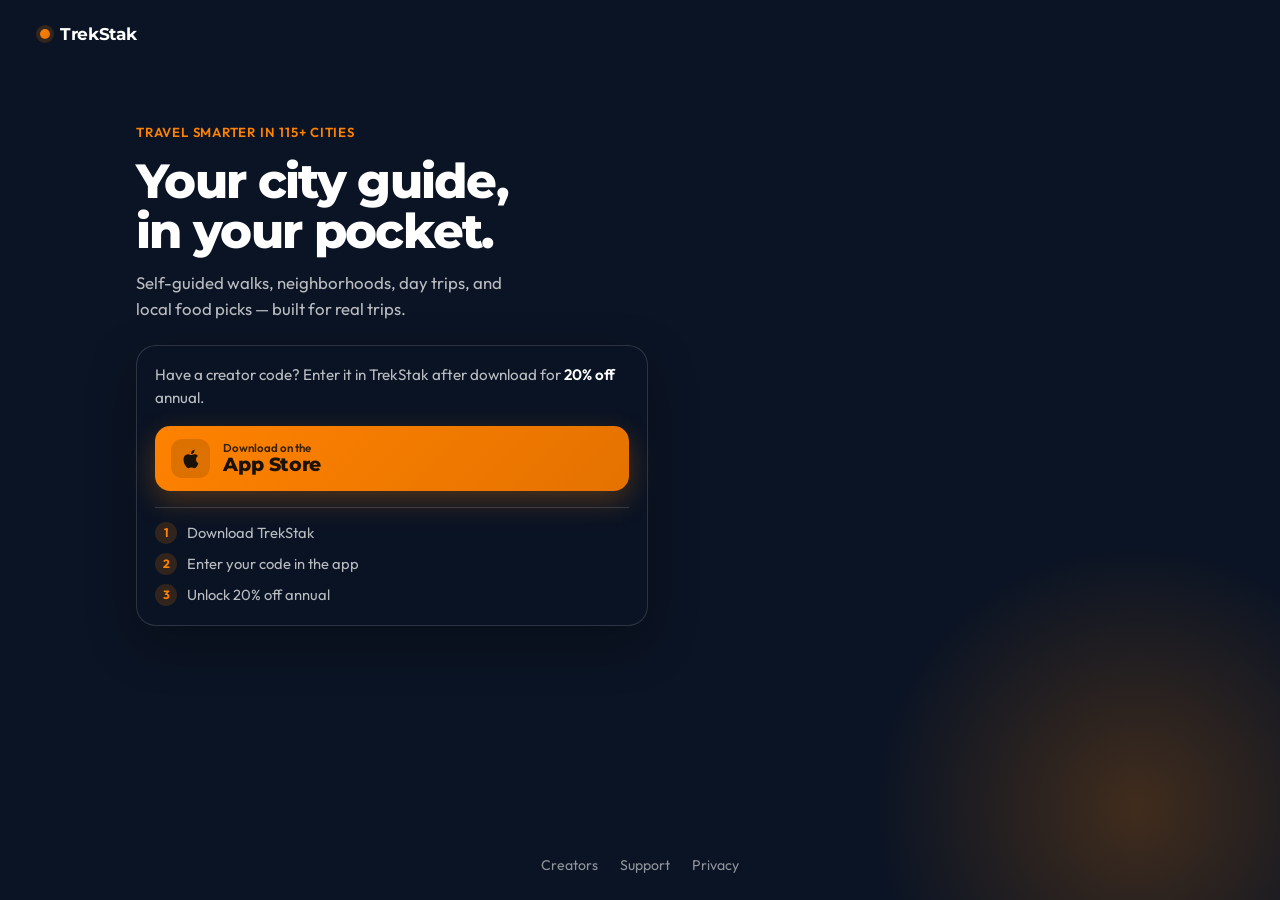
==== index.html @ 16798821 "Add files via upload" ====
<!DOCTYPE html>
<html lang="en">
<head>
  <meta charset="UTF-8" />
  <meta name="viewport" content="width=device-width, initial-scale=1" />
  <title>Get TrekStak</title>
  <meta name="description" content="Download TrekStak on iPhone. Use your creator promo code for 20% off the annual plan." />
  <meta property="og:title" content="Get TrekStak" />
  <meta property="og:description" content="City guides, self-guided walks, and travel tools — download on iPhone." />
  <meta name="theme-color" content="#0b1424" />
  <link rel="preconnect" href="https://fonts.googleapis.com" />
  <link rel="preconnect" href="https://fonts.gstatic.com" crossorigin />
  <link href="https://fonts.googleapis.com/css2?family=Montserrat:wght@600;700;800&family=Outfit:wght@400;500;600;700&display=swap" rel="stylesheet" />
  <link rel="stylesheet" href="styles.css" />
</head>
<body>
  <div class="page">
    <div class="bg" aria-hidden="true">
      <img
        src="https://images.unsplash.com/photo-1488646953014-85cb44e25828?auto=format&fit=crop&w=1600&q=80"
        alt=""
      />
      <div class="bg-shade"></div>
      <div class="bg-glow"></div>
    </div>

    <header class="top">
      <a class="brand" href="https://trekstakapp.com" rel="noopener">
        <span class="brand-mark" aria-hidden="true"></span>
        <span>TrekStak</span>
      </a>
    </header>

    <main class="hero">
      <p class="eyebrow">Travel smarter in 115+ cities</p>
      <h1>Your city guide,<br />in your pocket.</h1>
      <p class="lede">
        Self-guided walks, neighborhoods, day trips, and local food picks — built for real trips.
      </p>

      <section class="panel" aria-labelledby="code-heading">
        <div id="code-block" class="code-block is-empty" hidden>
          <p id="code-heading" class="code-label">Your creator code</p>
          <div class="code-row">
            <p class="code-value" id="code-value" aria-live="polite"></p>
            <button type="button" class="btn-copy" id="copy-code">Copy</button>
          </div>
          <p class="code-hint">
            Save <strong>20% off</strong> the annual plan — enter this code in the app after you download.
          </p>
        </div>

        <div id="no-code-block" class="no-code">
          <p>Have a creator code? Enter it in TrekStak after download for <strong>20% off</strong> annual.</p>
        </div>

        <a
          class="btn-store"
          id="app-store-link"
          href="https://apps.apple.com/app/trekstak/id6758947030"
          rel="noopener noreferrer"
        >
          <span class="btn-store-icon" aria-hidden="true">
            <svg viewBox="0 0 24 24" width="22" height="22" fill="currentColor">
              <path d="M18.71 19.5c-.83 1.24-1.71 2.45-3.05 2.47-1.34.03-1.77-.79-3.29-.79-1.53 0-2 .77-3.27.82-1.31.05-2.3-1.32-3.14-2.53C4.25 17 2.94 12.45 4.7 9.39c.87-1.52 2.43-2.48 4.12-2.51 1.28-.02 2.5.87 3.29.87.78 0 2.26-1.07 3.81-.91.65.03 2.47.26 3.64 1.98-.09.06-2.17 1.28-2.15 3.81.03 3.02 2.65 4.03 2.68 4.04-.03.07-.42 1.44-1.38 2.83M13 3.5c.73-.83 1.94-1.46 2.94-1.5.13 1.17-.34 2.35-1.04 3.19-.69.85-1.83 1.51-2.95 1.42-.15-1.15.41-2.35 1.05-3.11z"/>
            </svg>
          </span>
          <span class="btn-store-text">
            <span class="btn-store-kicker">Download on the</span>
            <span class="btn-store-name">App Store</span>
          </span>
        </a>

        <ol class="steps">
          <li><span>1</span> Download TrekStak</li>
          <li><span>2</span> Enter your code in the app</li>
          <li><span>3</span> Unlock 20% off annual</li>
        </ol>
      </section>
    </main>

    <footer class="foot">
      <a href="https://partners.trekstakapp.com">Creators</a>
      <a href="https://support.trekstakapp.com">Support</a>
      <a href="https://www.termsfeed.com/live/0ff73403-1e24-411c-8910-b9e186013780">Privacy</a>
    </footer>
  </div>

  <div class="toast" id="toast" role="status" aria-live="polite" hidden>Code copied</div>
  <script src="script.js"></script>
</body>
</html>
---- styles.css ----
:root {
  --navy: #14233f;
  --navy-deep: #0b1424;
  --ink: #ffffff;
  --muted: rgba(255, 255, 255, 0.72);
  --soft: rgba(255, 255, 255, 0.55);
  --orange: #fe8200;
  --orange-deep: #e57200;
  --line: rgba(255, 255, 255, 0.14);
  --panel: rgba(11, 20, 36, 0.72);
  --font-display: "Montserrat", system-ui, sans-serif;
  --font-body: "Outfit", system-ui, sans-serif;
  --pad: clamp(1.25rem, 5vw, 2.5rem);
  --radius: 1.25rem;
}

*,
*::before,
*::after { box-sizing: border-box; }

html, body {
  margin: 0;
  min-height: 100%;
}

body {
  font-family: var(--font-body);
  color: var(--ink);
  background: var(--navy-deep);
  line-height: 1.5;
  -webkit-font-smoothing: antialiased;
}

img { max-width: 100%; display: block; }

a {
  color: inherit;
  text-decoration: none;
}

.page {
  position: relative;
  min-height: 100svh;
  display: grid;
  grid-template-rows: auto 1fr auto;
  padding: 1rem var(--pad) 1.5rem;
  overflow: hidden;
}

.bg {
  position: absolute;
  inset: 0;
  z-index: 0;
}

.bg img {
  width: 100%;
  height: 100%;
  object-fit: cover;
  object-position: center 35%;
  transform: scale(1.04);
}

.bg-shade {
  position: absolute;
  inset: 0;
  background:
    linear-gradient(180deg, rgba(11, 20, 36, 0.55) 0%, rgba(11, 20, 36, 0.78) 48%, rgba(11, 20, 36, 0.94) 100%),
    linear-gradient(90deg, rgba(11, 20, 36, 0.55) 0%, transparent 55%);
}

.bg-glow {
  position: absolute;
  inset: auto -10% -20% auto;
  width: min(34rem, 90vw);
  height: min(34rem, 90vw);
  background: radial-gradient(circle, rgba(254, 130, 0, 0.22), transparent 68%);
  pointer-events: none;
}

.top,
.hero,
.foot {
  position: relative;
  z-index: 1;
}

.top {
  display: flex;
  align-items: center;
  justify-content: space-between;
  padding: 0.35rem 0 0.75rem;
}

.brand {
  display: inline-flex;
  align-items: center;
  gap: 0.6rem;
  font-family: var(--font-display);
  font-weight: 700;
  letter-spacing: -0.02em;
  font-size: 1.05rem;
}

.brand-mark {
  width: 0.65rem;
  height: 0.65rem;
  border-radius: 999px;
  background: linear-gradient(135deg, var(--orange), var(--orange-deep));
  box-shadow: 0 0 0 4px rgba(254, 130, 0, 0.16);
}

.hero {
  max-width: 28rem;
  margin: clamp(1.5rem, 8vh, 4rem) auto 0;
  text-align: left;
}

.eyebrow {
  margin: 0 0 0.85rem;
  font-size: 0.82rem;
  font-weight: 600;
  letter-spacing: 0.06em;
  text-transform: uppercase;
  color: var(--orange);
}

h1 {
  margin: 0 0 0.85rem;
  font-family: var(--font-display);
  font-size: clamp(2.15rem, 7vw, 3rem);
  line-height: 1.05;
  letter-spacing: -0.035em;
  font-weight: 800;
}

.lede {
  margin: 0 0 1.5rem;
  color: var(--muted);
  font-size: 1.05rem;
  max-width: 24rem;
}

.panel {
  border: 1px solid var(--line);
  background: var(--panel);
  backdrop-filter: blur(16px);
  -webkit-backdrop-filter: blur(16px);
  border-radius: var(--radius);
  padding: 1.15rem 1.15rem 1.2rem;
  box-shadow: 0 18px 50px rgba(0, 0, 0, 0.28);
}

.code-block.is-empty { display: none; }

.code-label {
  margin: 0 0 0.45rem;
  font-size: 0.78rem;
  font-weight: 600;
  letter-spacing: 0.05em;
  text-transform: uppercase;
  color: var(--soft);
}

.code-row {
  display: flex;
  align-items: center;
  gap: 0.65rem;
  margin-bottom: 0.65rem;
}

.code-value {
  margin: 0;
  flex: 1;
  font-family: var(--font-display);
  font-size: clamp(1.45rem, 5vw, 1.75rem);
  font-weight: 800;
  letter-spacing: 0.04em;
  color: var(--ink);
}

.btn-copy {
  appearance: none;
  border: 1px solid var(--line);
  background: rgba(255, 255, 255, 0.08);
  color: var(--ink);
  font-family: var(--font-body);
  font-size: 0.85rem;
  font-weight: 600;
  padding: 0.55rem 0.85rem;
  border-radius: 999px;
  cursor: pointer;
  transition: background 0.2s ease, border-color 0.2s ease;
}

.btn-copy:hover {
  background: rgba(255, 255, 255, 0.14);
  border-color: rgba(255, 255, 255, 0.28);
}

.code-hint,
.no-code p {
  margin: 0 0 1rem;
  color: var(--muted);
  font-size: 0.95rem;
}

.code-hint strong,
.no-code strong {
  color: var(--ink);
  font-weight: 600;
}

.no-code[hidden] { display: none; }

.btn-store {
  display: flex;
  align-items: center;
  gap: 0.85rem;
  width: 100%;
  padding: 0.85rem 1rem;
  border-radius: 0.95rem;
  background: linear-gradient(135deg, var(--orange), var(--orange-deep));
  color: #1a1208;
  box-shadow: 0 10px 28px rgba(254, 130, 0, 0.28);
  transition: transform 0.18s ease, filter 0.18s ease;
}

.btn-store:hover {
  transform: translateY(-1px);
  filter: brightness(1.04);
}

.btn-store-icon {
  display: grid;
  place-items: center;
  width: 2.4rem;
  height: 2.4rem;
  border-radius: 0.7rem;
  background: rgba(0, 0, 0, 0.12);
}

.btn-store-text {
  display: flex;
  flex-direction: column;
  line-height: 1.1;
}

.btn-store-kicker {
  font-size: 0.72rem;
  font-weight: 600;
  opacity: 0.85;
}

.btn-store-name {
  font-family: var(--font-display);
  font-size: 1.2rem;
  font-weight: 800;
  letter-spacing: -0.02em;
}

.steps {
  list-style: none;
  margin: 1rem 0 0;
  padding: 0.85rem 0 0;
  border-top: 1px solid var(--line);
  display: grid;
  gap: 0.55rem;
}

.steps li {
  display: flex;
  align-items: center;
  gap: 0.65rem;
  color: var(--muted);
  font-size: 0.92rem;
}

.steps span {
  display: inline-grid;
  place-items: center;
  width: 1.35rem;
  height: 1.35rem;
  border-radius: 999px;
  background: rgba(254, 130, 0, 0.16);
  color: var(--orange);
  font-size: 0.75rem;
  font-weight: 700;
}

.foot {
  display: flex;
  flex-wrap: wrap;
  gap: 1rem 1.35rem;
  justify-content: center;
  padding-top: 1.75rem;
  color: var(--soft);
  font-size: 0.88rem;
}

.foot a:hover { color: var(--orange); }

.toast {
  position: fixed;
  left: 50%;
  bottom: 1.35rem;
  transform: translateX(-50%);
  z-index: 20;
  background: rgba(255, 255, 255, 0.95);
  color: var(--navy-deep);
  font-weight: 600;
  font-size: 0.9rem;
  padding: 0.65rem 1rem;
  border-radius: 999px;
  box-shadow: 0 10px 30px rgba(0, 0, 0, 0.25);
}

.toast[hidden] { display: none; }

@media (min-width: 720px) {
  .hero {
    max-width: 32rem;
    margin-left: clamp(1rem, 8vw, 6rem);
    margin-right: auto;
  }
}
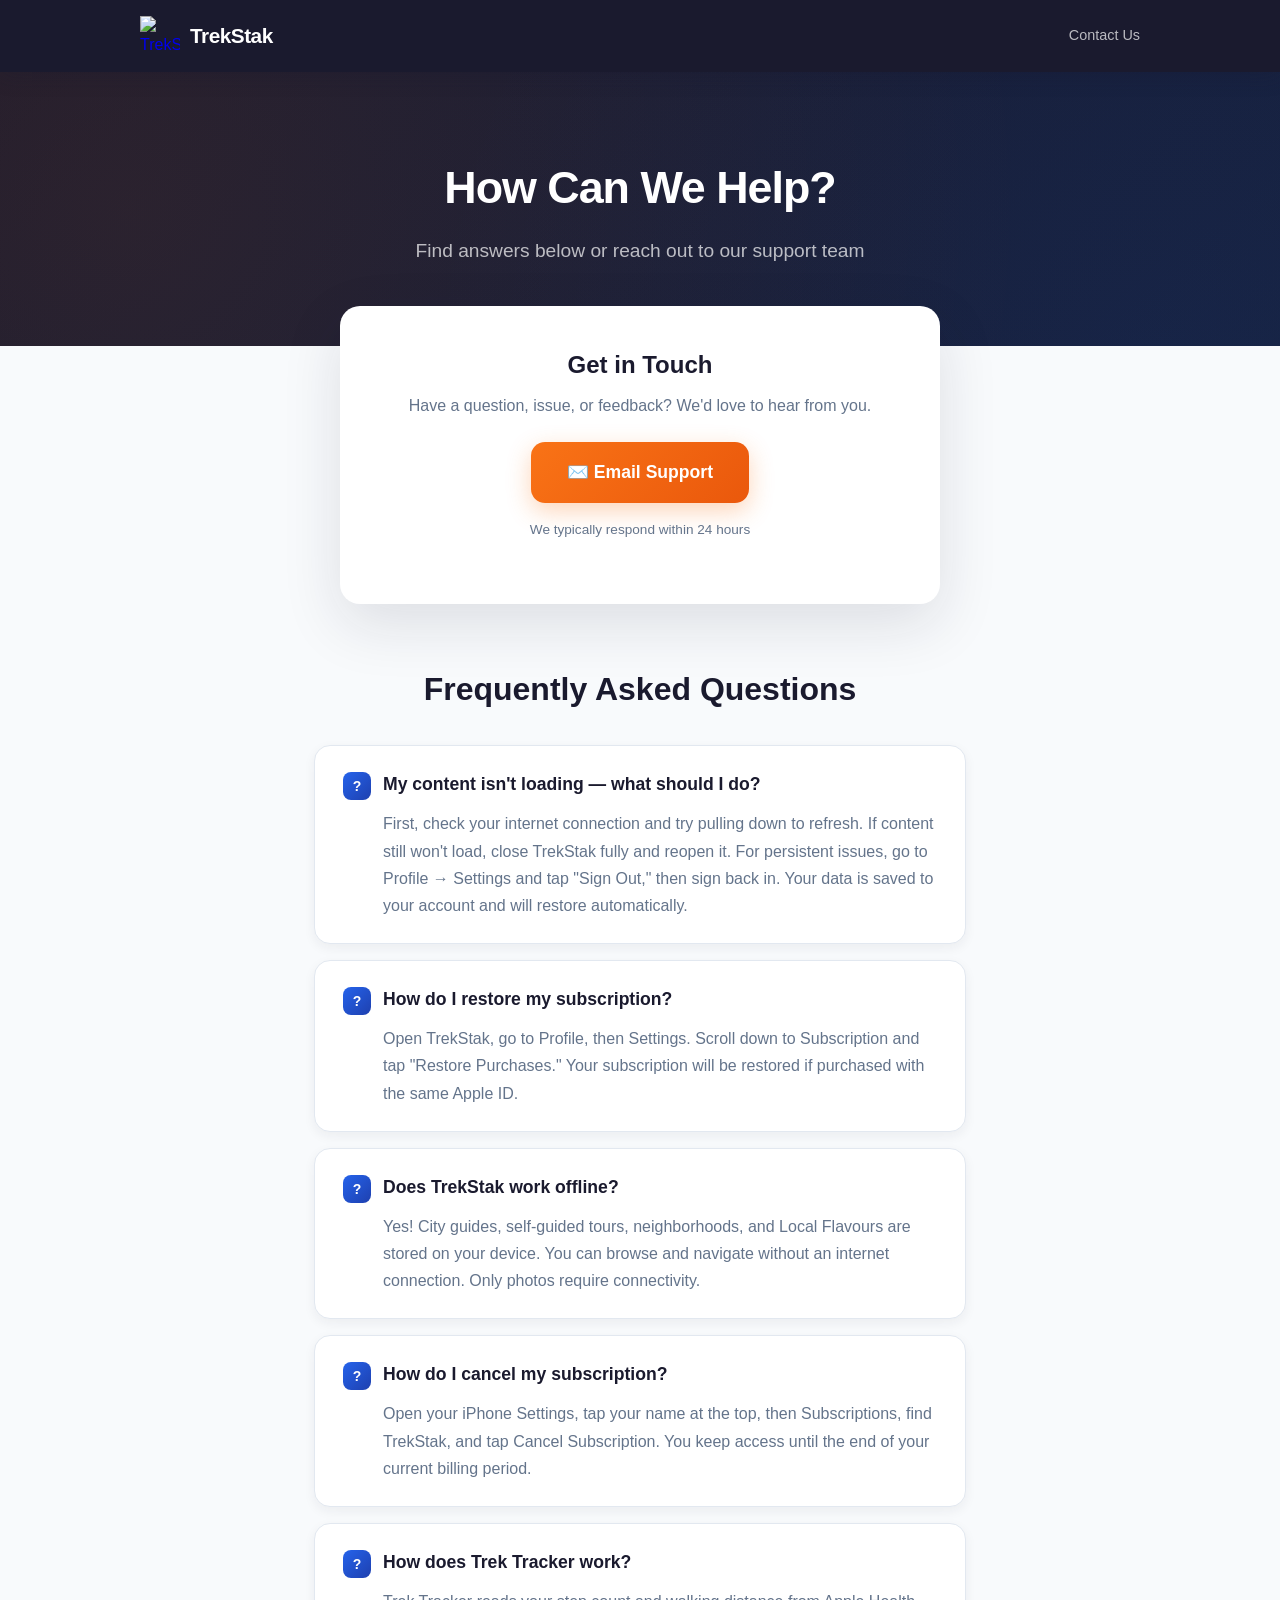
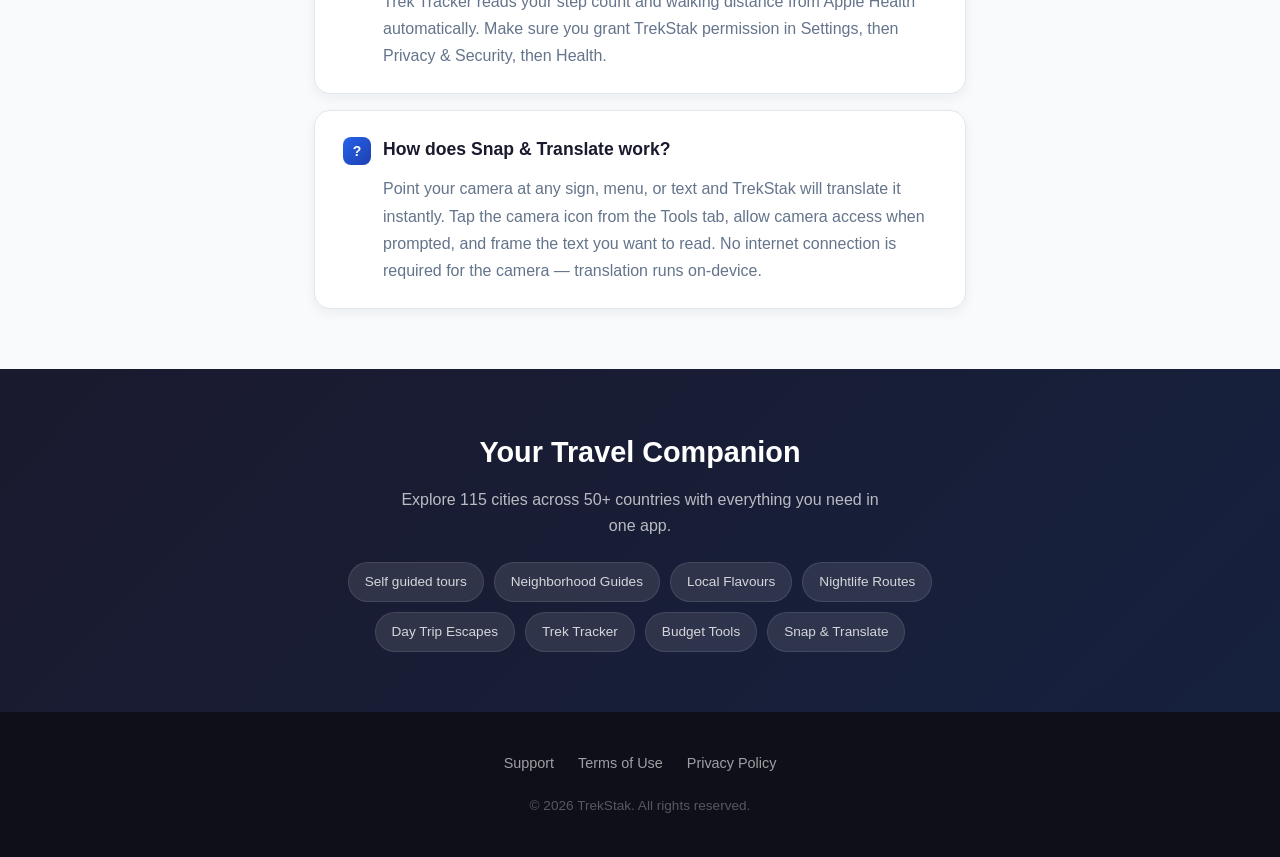
==== commit 5aeab143: "Update index.html" ====
--- a/index.html
+++ b/index.html
@@ -1,92 +1,432 @@
 <!DOCTYPE html>
 <html lang="en">
 <head>
-  <meta charset="UTF-8" />
-  <meta name="viewport" content="width=device-width, initial-scale=1" />
-  <title>Get TrekStak</title>
-  <meta name="description" content="Download TrekStak on iPhone. Use your creator promo code for 20% off the annual plan." />
-  <meta property="og:title" content="Get TrekStak" />
-  <meta property="og:description" content="City guides, self-guided walks, and travel tools — download on iPhone." />
-  <meta name="theme-color" content="#0b1424" />
-  <link rel="preconnect" href="https://fonts.googleapis.com" />
-  <link rel="preconnect" href="https://fonts.gstatic.com" crossorigin />
-  <link href="https://fonts.googleapis.com/css2?family=Montserrat:wght@600;700;800&family=Outfit:wght@400;500;600;700&display=swap" rel="stylesheet" />
-  <link rel="stylesheet" href="styles.css" />
+    <meta charset="UTF-8">
+    <meta name="viewport" content="width=device-width, initial-scale=1.0">
+    <title>TrekStak - Support</title>
+    <style>
+        * {
+            margin: 0;
+            padding: 0;
+            box-sizing: border-box;
+        }
+
+        body {
+            font-family: -apple-system, BlinkMacSystemFont, 'SF Pro Display', 'Segoe UI', Roboto, sans-serif;
+            line-height: 1.6;
+            color: #1a1a2e;
+            background: #f8fafc;
+        }
+
+        /* Navigation */
+        .nav {
+            background: #1a1a2e;
+            padding: 16px 24px;
+            position: sticky;
+            top: 0;
+            z-index: 100;
+            box-shadow: 0 2px 20px rgba(26, 26, 46, 0.3);
+        }
+
+        .nav-inner {
+            max-width: 1000px;
+            margin: 0 auto;
+            display: flex;
+            align-items: center;
+            justify-content: space-between;
+        }
+
+        .nav-logo {
+            display: flex;
+            align-items: center;
+            gap: 10px;
+            text-decoration: none;
+        }
+
+        .nav-logo-icon {
+            width: 40px;
+            height: 40px;
+            object-fit: contain;
+        }
+
+        .nav-logo-text {
+            color: white;
+            font-size: 1.3em;
+            font-weight: 700;
+            letter-spacing: -0.5px;
+        }
+
+        .nav-link {
+            color: rgba(255,255,255,0.7);
+            text-decoration: none;
+            font-size: 0.9em;
+            transition: color 0.2s;
+        }
+
+        .nav-link:hover {
+            color: #F97316;
+        }
+
+        /* Hero */
+        .hero {
+            background: linear-gradient(135deg, #1a1a2e 0%, #16213e 100%);
+            padding: 80px 24px;
+            text-align: center;
+            position: relative;
+            overflow: hidden;
+        }
+
+        .hero::before {
+            content: '';
+            position: absolute;
+            top: -50%;
+            left: -50%;
+            width: 200%;
+            height: 200%;
+            background: radial-gradient(circle at 30% 50%, rgba(249,115,22,0.08) 0%, transparent 50%),
+                        radial-gradient(circle at 70% 80%, rgba(37,99,235,0.06) 0%, transparent 40%);
+        }
+
+        .hero-content {
+            position: relative;
+            max-width: 600px;
+            margin: 0 auto;
+        }
+
+        .hero h1 {
+            font-size: 2.8em;
+            font-weight: 800;
+            color: white;
+            margin-bottom: 12px;
+            letter-spacing: -1px;
+        }
+
+        .hero p {
+            font-size: 1.2em;
+            color: rgba(255,255,255,0.7);
+        }
+
+        /* Contact Card */
+        .contact-card {
+            max-width: 600px;
+            margin: -40px auto 0;
+            position: relative;
+            z-index: 10;
+            background: white;
+            border-radius: 20px;
+            padding: 40px;
+            box-shadow: 0 20px 60px rgba(26,26,46,0.12);
+            text-align: center;
+        }
+
+        .contact-card h2 {
+            font-size: 1.5em;
+            color: #1a1a2e;
+            margin-bottom: 8px;
+        }
+
+        .contact-card p {
+            color: #64748b;
+            margin-bottom: 24px;
+        }
+
+        .email-btn {
+            display: inline-flex;
+            align-items: center;
+            gap: 10px;
+            background: linear-gradient(135deg, #F97316, #EA580C);
+            color: white;
+            padding: 16px 36px;
+            border-radius: 14px;
+            text-decoration: none;
+            font-weight: 700;
+            font-size: 1.1em;
+            transition: transform 0.2s, box-shadow 0.2s;
+            box-shadow: 0 8px 24px rgba(249,115,22,0.3);
+        }
+
+        .email-btn:hover {
+            transform: translateY(-2px);
+            box-shadow: 0 12px 32px rgba(249,115,22,0.4);
+        }
+
+        .response-note {
+            margin-top: 16px;
+            font-size: 0.85em;
+            color: #94a3b8;
+        }
+
+        /* FAQ Section */
+        .faq-section {
+            max-width: 700px;
+            margin: 60px auto;
+            padding: 0 24px;
+        }
+
+        .faq-section h2 {
+            font-size: 2em;
+            font-weight: 700;
+            color: #1a1a2e;
+            margin-bottom: 30px;
+            text-align: center;
+        }
+
+        .faq-item {
+            background: white;
+            border-radius: 16px;
+            padding: 24px 28px;
+            margin-bottom: 16px;
+            box-shadow: 0 4px 12px rgba(26,26,46,0.06);
+            border: 1px solid #e2e8f0;
+            transition: transform 0.2s, box-shadow 0.2s;
+        }
+
+        .faq-item:hover {
+            transform: translateY(-2px);
+            box-shadow: 0 8px 24px rgba(26,26,46,0.1);
+        }
+
+        .faq-item h3 {
+            font-size: 1.1em;
+            color: #1a1a2e;
+            margin-bottom: 10px;
+            display: flex;
+            align-items: flex-start;
+            gap: 12px;
+        }
+
+        .faq-icon {
+            flex-shrink: 0;
+            width: 28px;
+            height: 28px;
+            background: linear-gradient(135deg, #2563EB, #1E40AF);
+            border-radius: 8px;
+            display: flex;
+            align-items: center;
+            justify-content: center;
+            color: white;
+            font-size: 14px;
+            margin-top: 2px;
+        }
+
+        .faq-item p {
+            color: #64748b;
+            padding-left: 40px;
+            line-height: 1.7;
+        }
+
+        /* App Features Banner */
+        .features-banner {
+            background: linear-gradient(135deg, #1a1a2e 0%, #16213e 100%);
+            padding: 60px 24px;
+            text-align: center;
+            margin-top: 40px;
+        }
+
+        .features-banner h2 {
+            font-size: 1.8em;
+            color: white;
+            margin-bottom: 12px;
+        }
+
+        .features-banner p {
+            color: rgba(255,255,255,0.7);
+            max-width: 500px;
+            margin: 0 auto 24px;
+        }
+
+        .feature-pills {
+            display: flex;
+            flex-wrap: wrap;
+            justify-content: center;
+            gap: 10px;
+            max-width: 600px;
+            margin: 0 auto 0;
+        }
+
+        .pill {
+            background: rgba(255,255,255,0.1);
+            color: rgba(255,255,255,0.8);
+            padding: 8px 16px;
+            border-radius: 20px;
+            font-size: 0.85em;
+            border: 1px solid rgba(255,255,255,0.1);
+        }
+
+        /* Footer */
+        .footer {
+            background: #0f0f1a;
+            padding: 40px 24px;
+            text-align: center;
+        }
+
+        .footer-links {
+            display: flex;
+            justify-content: center;
+            gap: 24px;
+            margin-bottom: 20px;
+            flex-wrap: wrap;
+        }
+
+        .footer-links a {
+            color: rgba(255,255,255,0.6);
+            text-decoration: none;
+            font-size: 0.9em;
+            transition: color 0.2s;
+        }
+
+        .footer-links a:hover {
+            color: #F97316;
+        }
+
+        .footer-copyright {
+            color: rgba(255,255,255,0.3);
+            font-size: 0.85em;
+        }
+
+        /* Mobile */
+        @media (max-width: 600px) {
+            .hero {
+                padding: 60px 20px;
+            }
+
+            .hero h1 {
+                font-size: 2.2em;
+            }
+
+            .contact-card {
+                margin: -30px 16px 0;
+                padding: 30px 24px;
+            }
+
+            .faq-section h2 {
+                font-size: 1.6em;
+            }
+
+            .faq-item {
+                padding: 20px;
+            }
+
+            .faq-item p {
+                padding-left: 0;
+            }
+
+            .feature-pills {
+                gap: 8px;
+            }
+        }
+    </style>
 </head>
 <body>
-  <div class="page">
-    <div class="bg" aria-hidden="true">
-      <img
-        src="https://images.unsplash.com/photo-1488646953014-85cb44e25828?auto=format&fit=crop&w=1600&q=80"
-        alt=""
-      />
-      <div class="bg-shade"></div>
-      <div class="bg-glow"></div>
+
+    <!-- Navigation -->
+    <nav class="nav">
+        <div class="nav-inner">
+            <a href="#" class="nav-logo">
+                <img src="t-asset-logo.png" alt="TrekStak" class="nav-logo-icon">
+                <span class="nav-logo-text">TrekStak</span>
+            </a>
+            <a href="mailto:support@trekstakapp.com" class="nav-link">Contact Us</a>
+        </div>
+    </nav>
+
+    <!-- Hero -->
+    <section class="hero">
+        <div class="hero-content">
+            <h1>How Can We Help?</h1>
+            <p>Find answers below or reach out to our support team</p>
+        </div>
+    </section>
+
+    <!-- Contact Card -->
+    <div class="contact-card">
+        <h2>Get in Touch</h2>
+        <p>Have a question, issue, or feedback? We'd love to hear from you.</p>
+        <a href="mailto:support@trekstakapp.com" class="email-btn">
+            ✉️ Email Support
+        </a>
+        <p class="response-note">We typically respond within 24 hours</p>
     </div>
 
-    <header class="top">
-      <a class="brand" href="https://trekstakapp.com" rel="noopener">
-        <span class="brand-mark" aria-hidden="true"></span>
-        <span>TrekStak</span>
-      </a>
-    </header>
-
-    <main class="hero">
-      <p class="eyebrow">Travel smarter in 115+ cities</p>
-      <h1>Your city guide,<br />in your pocket.</h1>
-      <p class="lede">
-        Self-guided walks, neighborhoods, day trips, and local food picks — built for real trips.
-      </p>
-
-      <section class="panel" aria-labelledby="code-heading">
-        <div id="code-block" class="code-block is-empty" hidden>
-          <p id="code-heading" class="code-label">Your creator code</p>
-          <div class="code-row">
-            <p class="code-value" id="code-value" aria-live="polite"></p>
-            <button type="button" class="btn-copy" id="copy-code">Copy</button>
-          </div>
-          <p class="code-hint">
-            Save <strong>20% off</strong> the annual plan — enter this code in the app after you download.
-          </p>
-        </div>
-
-        <div id="no-code-block" class="no-code">
-          <p>Have a creator code? Enter it in TrekStak after download for <strong>20% off</strong> annual.</p>
-        </div>
-
-        <a
-          class="btn-store"
-          id="app-store-link"
-          href="https://apps.apple.com/app/trekstak/id6758947030"
-          rel="noopener noreferrer"
-        >
-          <span class="btn-store-icon" aria-hidden="true">
-            <svg viewBox="0 0 24 24" width="22" height="22" fill="currentColor">
-              <path d="M18.71 19.5c-.83 1.24-1.71 2.45-3.05 2.47-1.34.03-1.77-.79-3.29-.79-1.53 0-2 .77-3.27.82-1.31.05-2.3-1.32-3.14-2.53C4.25 17 2.94 12.45 4.7 9.39c.87-1.52 2.43-2.48 4.12-2.51 1.28-.02 2.5.87 3.29.87.78 0 2.26-1.07 3.81-.91.65.03 2.47.26 3.64 1.98-.09.06-2.17 1.28-2.15 3.81.03 3.02 2.65 4.03 2.68 4.04-.03.07-.42 1.44-1.38 2.83M13 3.5c.73-.83 1.94-1.46 2.94-1.5.13 1.17-.34 2.35-1.04 3.19-.69.85-1.83 1.51-2.95 1.42-.15-1.15.41-2.35 1.05-3.11z"/>
-            </svg>
-          </span>
-          <span class="btn-store-text">
-            <span class="btn-store-kicker">Download on the</span>
-            <span class="btn-store-name">App Store</span>
-          </span>
-        </a>
-
-        <ol class="steps">
-          <li><span>1</span> Download TrekStak</li>
-          <li><span>2</span> Enter your code in the app</li>
-          <li><span>3</span> Unlock 20% off annual</li>
-        </ol>
-      </section>
-    </main>
-
-    <footer class="foot">
-      <a href="https://partners.trekstakapp.com">Creators</a>
-      <a href="https://support.trekstakapp.com">Support</a>
-      <a href="https://www.termsfeed.com/live/0ff73403-1e24-411c-8910-b9e186013780">Privacy</a>
+    <!-- FAQ Section -->
+    <section class="faq-section">
+        <h2>Frequently Asked Questions</h2>
+
+        <div class="faq-item">
+            <h3>
+                <span class="faq-icon">?</span>
+                My content isn't loading — what should I do?
+            </h3>
+            <p>First, check your internet connection and try pulling down to refresh. If content still won't load, close TrekStak fully and reopen it. For persistent issues, go to Profile → Settings and tap "Sign Out," then sign back in. Your data is saved to your account and will restore automatically.</p>
+        </div>
+
+        <div class="faq-item">
+            <h3>
+                <span class="faq-icon">?</span>
+                How do I restore my subscription?
+            </h3>
+            <p>Open TrekStak, go to Profile, then Settings. Scroll down to Subscription and tap "Restore Purchases." Your subscription will be restored if purchased with the same Apple ID.</p>
+        </div>
+
+        <div class="faq-item">
+            <h3>
+                <span class="faq-icon">?</span>
+                Does TrekStak work offline?
+            </h3>
+            <p>Yes! City guides, self-guided tours, neighborhoods, and Local Flavours are stored on your device. You can browse and navigate without an internet connection. Only photos require connectivity.</p>
+        </div>
+
+        <div class="faq-item">
+            <h3>
+                <span class="faq-icon">?</span>
+                How do I cancel my subscription?
+            </h3>
+            <p>Open your iPhone Settings, tap your name at the top, then Subscriptions, find TrekStak, and tap Cancel Subscription. You keep access until the end of your current billing period.</p>
+        </div>
+
+        <div class="faq-item">
+            <h3>
+                <span class="faq-icon">?</span>
+                How does Trek Tracker work?
+            </h3>
+            <p>Trek Tracker reads your step count and walking distance from Apple Health automatically. Make sure you grant TrekStak permission in Settings, then Privacy & Security, then Health.</p>
+        </div>
+
+        <div class="faq-item">
+            <h3>
+                <span class="faq-icon">?</span>
+                How does Snap &amp; Translate work?
+            </h3>
+            <p>Point your camera at any sign, menu, or text and TrekStak will translate it instantly. Tap the camera icon from the Tools tab, allow camera access when prompted, and frame the text you want to read. No internet connection is required for the camera — translation runs on-device.</p>
+        </div>
+    </section>
+
+    <!-- Features Banner -->
+    <section class="features-banner">
+        <h2>Your Travel Companion</h2>
+        <p>Explore 115 cities across 50+ countries with everything you need in one app.</p>
+
+        <div class="feature-pills">
+            <span class="pill">Self guided tours</span>
+            <span class="pill">Neighborhood Guides</span>
+            <span class="pill">Local Flavours</span>
+            <span class="pill">Nightlife Routes</span>
+            <span class="pill">Day Trip Escapes</span>
+            <span class="pill">Trek Tracker</span>
+            <span class="pill">Budget Tools</span>
+            <span class="pill">Snap & Translate</span>
+        </div>
+    </section>
+
+    <!-- Footer -->
+    <footer class="footer">
+        <div class="footer-links">
+            <a href="mailto:support@trekstakapp.com">Support</a>
+            <a href="https://www.termsfeed.com/live/c3679434-85c0-40c0-ac9e-b24070ecd299">Terms of Use</a>
+            <a href="https://www.termsfeed.com/live/0ff73403-1e24-411c-8910-b9e186013780">Privacy Policy</a>
+        </div>
+        <p class="footer-copyright">&copy; 2026 TrekStak. All rights reserved.</p>
     </footer>
-  </div>
-
-  <div class="toast" id="toast" role="status" aria-live="polite" hidden>Code copied</div>
-  <script src="script.js"></script>
+
 </body>
 </html>
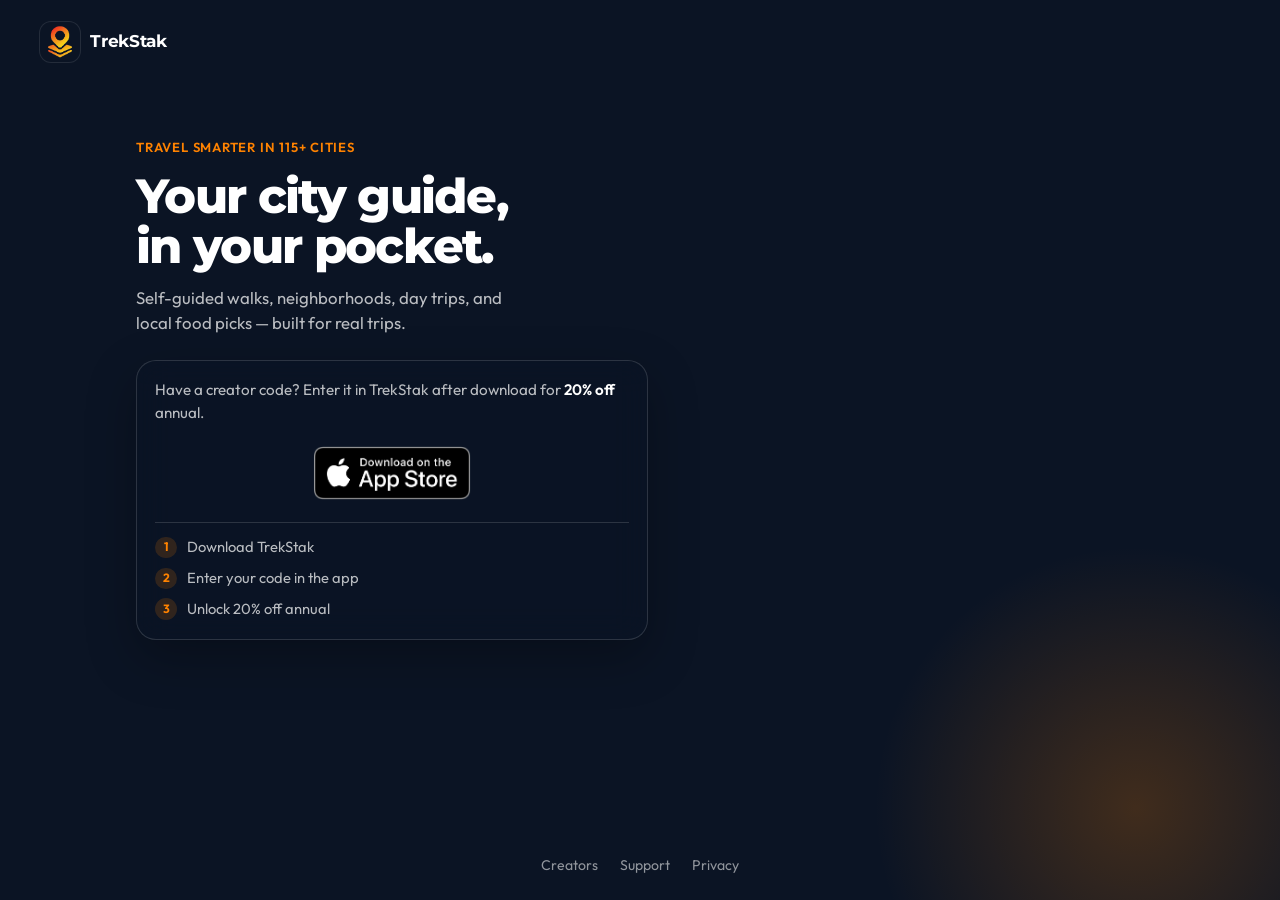
==== commit 035002b9: "Add files via upload" ====
--- a/index.html
+++ b/index.html
@@ -1,432 +1,90 @@
 <!DOCTYPE html>
 <html lang="en">
 <head>
-    <meta charset="UTF-8">
-    <meta name="viewport" content="width=device-width, initial-scale=1.0">
-    <title>TrekStak - Support</title>
-    <style>
-        * {
-            margin: 0;
-            padding: 0;
-            box-sizing: border-box;
-        }
-
-        body {
-            font-family: -apple-system, BlinkMacSystemFont, 'SF Pro Display', 'Segoe UI', Roboto, sans-serif;
-            line-height: 1.6;
-            color: #1a1a2e;
-            background: #f8fafc;
-        }
-
-        /* Navigation */
-        .nav {
-            background: #1a1a2e;
-            padding: 16px 24px;
-            position: sticky;
-            top: 0;
-            z-index: 100;
-            box-shadow: 0 2px 20px rgba(26, 26, 46, 0.3);
-        }
-
-        .nav-inner {
-            max-width: 1000px;
-            margin: 0 auto;
-            display: flex;
-            align-items: center;
-            justify-content: space-between;
-        }
-
-        .nav-logo {
-            display: flex;
-            align-items: center;
-            gap: 10px;
-            text-decoration: none;
-        }
-
-        .nav-logo-icon {
-            width: 40px;
-            height: 40px;
-            object-fit: contain;
-        }
-
-        .nav-logo-text {
-            color: white;
-            font-size: 1.3em;
-            font-weight: 700;
-            letter-spacing: -0.5px;
-        }
-
-        .nav-link {
-            color: rgba(255,255,255,0.7);
-            text-decoration: none;
-            font-size: 0.9em;
-            transition: color 0.2s;
-        }
-
-        .nav-link:hover {
-            color: #F97316;
-        }
-
-        /* Hero */
-        .hero {
-            background: linear-gradient(135deg, #1a1a2e 0%, #16213e 100%);
-            padding: 80px 24px;
-            text-align: center;
-            position: relative;
-            overflow: hidden;
-        }
-
-        .hero::before {
-            content: '';
-            position: absolute;
-            top: -50%;
-            left: -50%;
-            width: 200%;
-            height: 200%;
-            background: radial-gradient(circle at 30% 50%, rgba(249,115,22,0.08) 0%, transparent 50%),
-                        radial-gradient(circle at 70% 80%, rgba(37,99,235,0.06) 0%, transparent 40%);
-        }
-
-        .hero-content {
-            position: relative;
-            max-width: 600px;
-            margin: 0 auto;
-        }
-
-        .hero h1 {
-            font-size: 2.8em;
-            font-weight: 800;
-            color: white;
-            margin-bottom: 12px;
-            letter-spacing: -1px;
-        }
-
-        .hero p {
-            font-size: 1.2em;
-            color: rgba(255,255,255,0.7);
-        }
-
-        /* Contact Card */
-        .contact-card {
-            max-width: 600px;
-            margin: -40px auto 0;
-            position: relative;
-            z-index: 10;
-            background: white;
-            border-radius: 20px;
-            padding: 40px;
-            box-shadow: 0 20px 60px rgba(26,26,46,0.12);
-            text-align: center;
-        }
-
-        .contact-card h2 {
-            font-size: 1.5em;
-            color: #1a1a2e;
-            margin-bottom: 8px;
-        }
-
-        .contact-card p {
-            color: #64748b;
-            margin-bottom: 24px;
-        }
-
-        .email-btn {
-            display: inline-flex;
-            align-items: center;
-            gap: 10px;
-            background: linear-gradient(135deg, #F97316, #EA580C);
-            color: white;
-            padding: 16px 36px;
-            border-radius: 14px;
-            text-decoration: none;
-            font-weight: 700;
-            font-size: 1.1em;
-            transition: transform 0.2s, box-shadow 0.2s;
-            box-shadow: 0 8px 24px rgba(249,115,22,0.3);
-        }
-
-        .email-btn:hover {
-            transform: translateY(-2px);
-            box-shadow: 0 12px 32px rgba(249,115,22,0.4);
-        }
-
-        .response-note {
-            margin-top: 16px;
-            font-size: 0.85em;
-            color: #94a3b8;
-        }
-
-        /* FAQ Section */
-        .faq-section {
-            max-width: 700px;
-            margin: 60px auto;
-            padding: 0 24px;
-        }
-
-        .faq-section h2 {
-            font-size: 2em;
-            font-weight: 700;
-            color: #1a1a2e;
-            margin-bottom: 30px;
-            text-align: center;
-        }
-
-        .faq-item {
-            background: white;
-            border-radius: 16px;
-            padding: 24px 28px;
-            margin-bottom: 16px;
-            box-shadow: 0 4px 12px rgba(26,26,46,0.06);
-            border: 1px solid #e2e8f0;
-            transition: transform 0.2s, box-shadow 0.2s;
-        }
-
-        .faq-item:hover {
-            transform: translateY(-2px);
-            box-shadow: 0 8px 24px rgba(26,26,46,0.1);
-        }
-
-        .faq-item h3 {
-            font-size: 1.1em;
-            color: #1a1a2e;
-            margin-bottom: 10px;
-            display: flex;
-            align-items: flex-start;
-            gap: 12px;
-        }
-
-        .faq-icon {
-            flex-shrink: 0;
-            width: 28px;
-            height: 28px;
-            background: linear-gradient(135deg, #2563EB, #1E40AF);
-            border-radius: 8px;
-            display: flex;
-            align-items: center;
-            justify-content: center;
-            color: white;
-            font-size: 14px;
-            margin-top: 2px;
-        }
-
-        .faq-item p {
-            color: #64748b;
-            padding-left: 40px;
-            line-height: 1.7;
-        }
-
-        /* App Features Banner */
-        .features-banner {
-            background: linear-gradient(135deg, #1a1a2e 0%, #16213e 100%);
-            padding: 60px 24px;
-            text-align: center;
-            margin-top: 40px;
-        }
-
-        .features-banner h2 {
-            font-size: 1.8em;
-            color: white;
-            margin-bottom: 12px;
-        }
-
-        .features-banner p {
-            color: rgba(255,255,255,0.7);
-            max-width: 500px;
-            margin: 0 auto 24px;
-        }
-
-        .feature-pills {
-            display: flex;
-            flex-wrap: wrap;
-            justify-content: center;
-            gap: 10px;
-            max-width: 600px;
-            margin: 0 auto 0;
-        }
-
-        .pill {
-            background: rgba(255,255,255,0.1);
-            color: rgba(255,255,255,0.8);
-            padding: 8px 16px;
-            border-radius: 20px;
-            font-size: 0.85em;
-            border: 1px solid rgba(255,255,255,0.1);
-        }
-
-        /* Footer */
-        .footer {
-            background: #0f0f1a;
-            padding: 40px 24px;
-            text-align: center;
-        }
-
-        .footer-links {
-            display: flex;
-            justify-content: center;
-            gap: 24px;
-            margin-bottom: 20px;
-            flex-wrap: wrap;
-        }
-
-        .footer-links a {
-            color: rgba(255,255,255,0.6);
-            text-decoration: none;
-            font-size: 0.9em;
-            transition: color 0.2s;
-        }
-
-        .footer-links a:hover {
-            color: #F97316;
-        }
-
-        .footer-copyright {
-            color: rgba(255,255,255,0.3);
-            font-size: 0.85em;
-        }
-
-        /* Mobile */
-        @media (max-width: 600px) {
-            .hero {
-                padding: 60px 20px;
-            }
-
-            .hero h1 {
-                font-size: 2.2em;
-            }
-
-            .contact-card {
-                margin: -30px 16px 0;
-                padding: 30px 24px;
-            }
-
-            .faq-section h2 {
-                font-size: 1.6em;
-            }
-
-            .faq-item {
-                padding: 20px;
-            }
-
-            .faq-item p {
-                padding-left: 0;
-            }
-
-            .feature-pills {
-                gap: 8px;
-            }
-        }
-    </style>
+  <meta charset="UTF-8" />
+  <meta name="viewport" content="width=device-width, initial-scale=1" />
+  <title>Get TrekStak</title>
+  <meta name="description" content="Download TrekStak on iPhone. Use your creator promo code for 20% off the annual plan." />
+  <meta property="og:title" content="Get TrekStak" />
+  <meta property="og:description" content="City guides, self-guided walks, and travel tools — download on iPhone." />
+  <meta name="theme-color" content="#0b1424" />
+  <link rel="preconnect" href="https://fonts.googleapis.com" />
+  <link rel="preconnect" href="https://fonts.gstatic.com" crossorigin />
+  <link href="https://fonts.googleapis.com/css2?family=Montserrat:wght@600;700;800&family=Outfit:wght@400;500;600;700&display=swap" rel="stylesheet" />
+  <link rel="stylesheet" href="styles.css" />
 </head>
 <body>
-
-    <!-- Navigation -->
-    <nav class="nav">
-        <div class="nav-inner">
-            <a href="#" class="nav-logo">
-                <img src="t-asset-logo.png" alt="TrekStak" class="nav-logo-icon">
-                <span class="nav-logo-text">TrekStak</span>
-            </a>
-            <a href="mailto:support@trekstakapp.com" class="nav-link">Contact Us</a>
-        </div>
-    </nav>
-
-    <!-- Hero -->
-    <section class="hero">
-        <div class="hero-content">
-            <h1>How Can We Help?</h1>
-            <p>Find answers below or reach out to our support team</p>
-        </div>
-    </section>
-
-    <!-- Contact Card -->
-    <div class="contact-card">
-        <h2>Get in Touch</h2>
-        <p>Have a question, issue, or feedback? We'd love to hear from you.</p>
-        <a href="mailto:support@trekstakapp.com" class="email-btn">
-            ✉️ Email Support
-        </a>
-        <p class="response-note">We typically respond within 24 hours</p>
+  <div class="page">
+    <div class="bg" aria-hidden="true">
+      <img
+        src="https://images.unsplash.com/photo-1488646953014-85cb44e25828?auto=format&fit=crop&w=1600&q=80"
+        alt=""
+      />
+      <div class="bg-shade"></div>
+      <div class="bg-glow"></div>
     </div>
 
-    <!-- FAQ Section -->
-    <section class="faq-section">
-        <h2>Frequently Asked Questions</h2>
+    <header class="top">
+      <a class="brand" href="https://trekstakapp.com" rel="noopener">
+        <img class="brand-logo" src="finallogo%20.png" width="40" height="40" alt="" />
+        <span>TrekStak</span>
+      </a>
+    </header>
 
-        <div class="faq-item">
-            <h3>
-                <span class="faq-icon">?</span>
-                My content isn't loading — what should I do?
-            </h3>
-            <p>First, check your internet connection and try pulling down to refresh. If content still won't load, close TrekStak fully and reopen it. For persistent issues, go to Profile → Settings and tap "Sign Out," then sign back in. Your data is saved to your account and will restore automatically.</p>
+    <main class="hero">
+      <p class="eyebrow">Travel smarter in 115+ cities</p>
+      <h1>Your city guide,<br />in your pocket.</h1>
+      <p class="lede">
+        Self-guided walks, neighborhoods, day trips, and local food picks — built for real trips.
+      </p>
+
+      <section class="panel" aria-labelledby="code-heading">
+        <div id="code-block" class="code-block is-empty" hidden>
+          <p id="code-heading" class="code-label">Your creator code</p>
+          <div class="code-row">
+            <p class="code-value" id="code-value" aria-live="polite"></p>
+            <button type="button" class="btn-copy" id="copy-code">Copy</button>
+          </div>
+          <p class="code-hint">
+            Save <strong>20% off</strong> the annual plan — enter this code in the app after you download.
+          </p>
         </div>
 
-        <div class="faq-item">
-            <h3>
-                <span class="faq-icon">?</span>
-                How do I restore my subscription?
-            </h3>
-            <p>Open TrekStak, go to Profile, then Settings. Scroll down to Subscription and tap "Restore Purchases." Your subscription will be restored if purchased with the same Apple ID.</p>
+        <div id="no-code-block" class="no-code">
+          <p>Have a creator code? Enter it in TrekStak after download for <strong>20% off</strong> annual.</p>
         </div>
 
-        <div class="faq-item">
-            <h3>
-                <span class="faq-icon">?</span>
-                Does TrekStak work offline?
-            </h3>
-            <p>Yes! City guides, self-guided tours, neighborhoods, and Local Flavours are stored on your device. You can browse and navigate without an internet connection. Only photos require connectivity.</p>
-        </div>
+        <a
+          class="btn-store"
+          id="app-store-link"
+          href="https://apps.apple.com/app/trekstak/id6758947030"
+          rel="noopener noreferrer"
+        >
+          <img
+            class="app-store-badge"
+            src="apple-badge-black.png"
+            width="158"
+            height="54"
+            alt="Download on the App Store"
+          />
+        </a>
 
-        <div class="faq-item">
-            <h3>
-                <span class="faq-icon">?</span>
-                How do I cancel my subscription?
-            </h3>
-            <p>Open your iPhone Settings, tap your name at the top, then Subscriptions, find TrekStak, and tap Cancel Subscription. You keep access until the end of your current billing period.</p>
-        </div>
+        <ol class="steps">
+          <li><span>1</span> Download TrekStak</li>
+          <li><span>2</span> Enter your code in the app</li>
+          <li><span>3</span> Unlock 20% off annual</li>
+        </ol>
+      </section>
+    </main>
 
-        <div class="faq-item">
-            <h3>
-                <span class="faq-icon">?</span>
-                How does Trek Tracker work?
-            </h3>
-            <p>Trek Tracker reads your step count and walking distance from Apple Health automatically. Make sure you grant TrekStak permission in Settings, then Privacy & Security, then Health.</p>
-        </div>
+    <footer class="foot">
+      <a href="https://partners.trekstakapp.com">Creators</a>
+      <a href="https://support.trekstakapp.com">Support</a>
+      <a href="https://www.termsfeed.com/live/0ff73403-1e24-411c-8910-b9e186013780">Privacy</a>
+    </footer>
+  </div>
 
-        <div class="faq-item">
-            <h3>
-                <span class="faq-icon">?</span>
-                How does Snap &amp; Translate work?
-            </h3>
-            <p>Point your camera at any sign, menu, or text and TrekStak will translate it instantly. Tap the camera icon from the Tools tab, allow camera access when prompted, and frame the text you want to read. No internet connection is required for the camera — translation runs on-device.</p>
-        </div>
-    </section>
-
-    <!-- Features Banner -->
-    <section class="features-banner">
-        <h2>Your Travel Companion</h2>
-        <p>Explore 115 cities across 50+ countries with everything you need in one app.</p>
-
-        <div class="feature-pills">
-            <span class="pill">Self guided tours</span>
-            <span class="pill">Neighborhood Guides</span>
-            <span class="pill">Local Flavours</span>
-            <span class="pill">Nightlife Routes</span>
-            <span class="pill">Day Trip Escapes</span>
-            <span class="pill">Trek Tracker</span>
-            <span class="pill">Budget Tools</span>
-            <span class="pill">Snap & Translate</span>
-        </div>
-    </section>
-
-    <!-- Footer -->
-    <footer class="footer">
-        <div class="footer-links">
-            <a href="mailto:support@trekstakapp.com">Support</a>
-            <a href="https://www.termsfeed.com/live/c3679434-85c0-40c0-ac9e-b24070ecd299">Terms of Use</a>
-            <a href="https://www.termsfeed.com/live/0ff73403-1e24-411c-8910-b9e186013780">Privacy Policy</a>
-        </div>
-        <p class="footer-copyright">&copy; 2026 TrekStak. All rights reserved.</p>
-    </footer>
-
+  <div class="toast" id="toast" role="status" aria-live="polite" hidden>Code copied</div>
+  <script src="script.js"></script>
 </body>
 </html>
--- a/styles.css
+++ b/styles.css
@@ -0,0 +1,301 @@
+:root {
+  --navy: #14233f;
+  --navy-deep: #0b1424;
+  --ink: #ffffff;
+  --muted: rgba(255, 255, 255, 0.72);
+  --soft: rgba(255, 255, 255, 0.55);
+  --orange: #fe8200;
+  --orange-deep: #e57200;
+  --line: rgba(255, 255, 255, 0.14);
+  --panel: rgba(11, 20, 36, 0.72);
+  --font-display: "Montserrat", system-ui, sans-serif;
+  --font-body: "Outfit", system-ui, sans-serif;
+  --pad: clamp(1.25rem, 5vw, 2.5rem);
+  --radius: 1.25rem;
+}
+
+*,
+*::before,
+*::after { box-sizing: border-box; }
+
+html, body {
+  margin: 0;
+  min-height: 100%;
+}
+
+body {
+  font-family: var(--font-body);
+  color: var(--ink);
+  background: var(--navy-deep);
+  line-height: 1.5;
+  -webkit-font-smoothing: antialiased;
+}
+
+img { max-width: 100%; display: block; }
+
+a {
+  color: inherit;
+  text-decoration: none;
+}
+
+.page {
+  position: relative;
+  min-height: 100svh;
+  display: grid;
+  grid-template-rows: auto 1fr auto;
+  padding: 1rem var(--pad) 1.5rem;
+  overflow: hidden;
+}
+
+.bg {
+  position: absolute;
+  inset: 0;
+  z-index: 0;
+}
+
+.bg img {
+  width: 100%;
+  height: 100%;
+  object-fit: cover;
+  object-position: center 35%;
+  transform: scale(1.04);
+}
+
+.bg-shade {
+  position: absolute;
+  inset: 0;
+  background:
+    linear-gradient(180deg, rgba(11, 20, 36, 0.55) 0%, rgba(11, 20, 36, 0.78) 48%, rgba(11, 20, 36, 0.94) 100%),
+    linear-gradient(90deg, rgba(11, 20, 36, 0.55) 0%, transparent 55%);
+}
+
+.bg-glow {
+  position: absolute;
+  inset: auto -10% -20% auto;
+  width: min(34rem, 90vw);
+  height: min(34rem, 90vw);
+  background: radial-gradient(circle, rgba(254, 130, 0, 0.22), transparent 68%);
+  pointer-events: none;
+}
+
+.top,
+.hero,
+.foot {
+  position: relative;
+  z-index: 1;
+}
+
+.top {
+  display: flex;
+  align-items: center;
+  justify-content: space-between;
+  padding: 0.35rem 0 0.75rem;
+}
+
+.brand {
+  display: inline-flex;
+  align-items: center;
+  gap: 0.65rem;
+  font-family: var(--font-display);
+  font-weight: 700;
+  letter-spacing: -0.02em;
+  font-size: 1.05rem;
+}
+
+.brand-logo {
+  width: 2.5rem;
+  height: 2.5rem;
+  border-radius: 0.7rem;
+  object-fit: cover;
+  box-shadow: 0 0 0 1px rgba(255, 255, 255, 0.1);
+}
+
+.hero {
+  max-width: 28rem;
+  margin: clamp(1.5rem, 8vh, 4rem) auto 0;
+  text-align: left;
+}
+
+.eyebrow {
+  margin: 0 0 0.85rem;
+  font-size: 0.82rem;
+  font-weight: 600;
+  letter-spacing: 0.06em;
+  text-transform: uppercase;
+  color: var(--orange);
+}
+
+h1 {
+  margin: 0 0 0.85rem;
+  font-family: var(--font-display);
+  font-size: clamp(2.15rem, 7vw, 3rem);
+  line-height: 1.05;
+  letter-spacing: -0.035em;
+  font-weight: 800;
+}
+
+.lede {
+  margin: 0 0 1.5rem;
+  color: var(--muted);
+  font-size: 1.05rem;
+  max-width: 24rem;
+}
+
+.panel {
+  border: 1px solid var(--line);
+  background: var(--panel);
+  backdrop-filter: blur(16px);
+  -webkit-backdrop-filter: blur(16px);
+  border-radius: var(--radius);
+  padding: 1.15rem 1.15rem 1.2rem;
+  box-shadow: 0 18px 50px rgba(0, 0, 0, 0.28);
+}
+
+.code-block.is-empty { display: none; }
+
+.code-label {
+  margin: 0 0 0.45rem;
+  font-size: 0.78rem;
+  font-weight: 600;
+  letter-spacing: 0.05em;
+  text-transform: uppercase;
+  color: var(--soft);
+}
+
+.code-row {
+  display: flex;
+  align-items: center;
+  gap: 0.65rem;
+  margin-bottom: 0.65rem;
+}
+
+.code-value {
+  margin: 0;
+  flex: 1;
+  font-family: var(--font-display);
+  font-size: clamp(1.45rem, 5vw, 1.75rem);
+  font-weight: 800;
+  letter-spacing: 0.04em;
+  color: var(--ink);
+}
+
+.btn-copy {
+  appearance: none;
+  border: 1px solid var(--line);
+  background: rgba(255, 255, 255, 0.08);
+  color: var(--ink);
+  font-family: var(--font-body);
+  font-size: 0.85rem;
+  font-weight: 600;
+  padding: 0.55rem 0.85rem;
+  border-radius: 999px;
+  cursor: pointer;
+  transition: background 0.2s ease, border-color 0.2s ease;
+}
+
+.btn-copy:hover {
+  background: rgba(255, 255, 255, 0.14);
+  border-color: rgba(255, 255, 255, 0.28);
+}
+
+.code-hint,
+.no-code p {
+  margin: 0 0 1rem;
+  color: var(--muted);
+  font-size: 0.95rem;
+}
+
+.code-hint strong,
+.no-code strong {
+  color: var(--ink);
+  font-weight: 600;
+}
+
+.no-code[hidden] { display: none; }
+
+.btn-store {
+  display: flex;
+  justify-content: center;
+  align-items: center;
+  width: 100%;
+  padding: 0.35rem 0;
+  transition: transform 0.18s ease, opacity 0.18s ease;
+}
+
+.btn-store:hover {
+  transform: translateY(-1px);
+  opacity: 0.94;
+}
+
+.app-store-badge {
+  width: 158px;
+  height: 54px;
+  max-width: 100%;
+  object-fit: contain;
+}
+
+.steps {
+  list-style: none;
+  margin: 1rem 0 0;
+  padding: 0.85rem 0 0;
+  border-top: 1px solid var(--line);
+  display: grid;
+  gap: 0.55rem;
+}
+
+.steps li {
+  display: flex;
+  align-items: center;
+  gap: 0.65rem;
+  color: var(--muted);
+  font-size: 0.92rem;
+}
+
+.steps span {
+  display: inline-grid;
+  place-items: center;
+  width: 1.35rem;
+  height: 1.35rem;
+  border-radius: 999px;
+  background: rgba(254, 130, 0, 0.16);
+  color: var(--orange);
+  font-size: 0.75rem;
+  font-weight: 700;
+}
+
+.foot {
+  display: flex;
+  flex-wrap: wrap;
+  gap: 1rem 1.35rem;
+  justify-content: center;
+  padding-top: 1.75rem;
+  color: var(--soft);
+  font-size: 0.88rem;
+}
+
+.foot a:hover { color: var(--orange); }
+
+.toast {
+  position: fixed;
+  left: 50%;
+  bottom: 1.35rem;
+  transform: translateX(-50%);
+  z-index: 20;
+  background: rgba(255, 255, 255, 0.95);
+  color: var(--navy-deep);
+  font-weight: 600;
+  font-size: 0.9rem;
+  padding: 0.65rem 1rem;
+  border-radius: 999px;
+  box-shadow: 0 10px 30px rgba(0, 0, 0, 0.25);
+}
+
+.toast[hidden] { display: none; }
+
+@media (min-width: 720px) {
+  .hero {
+    max-width: 32rem;
+    margin-left: clamp(1rem, 8vw, 6rem);
+    margin-right: auto;
+  }
+}
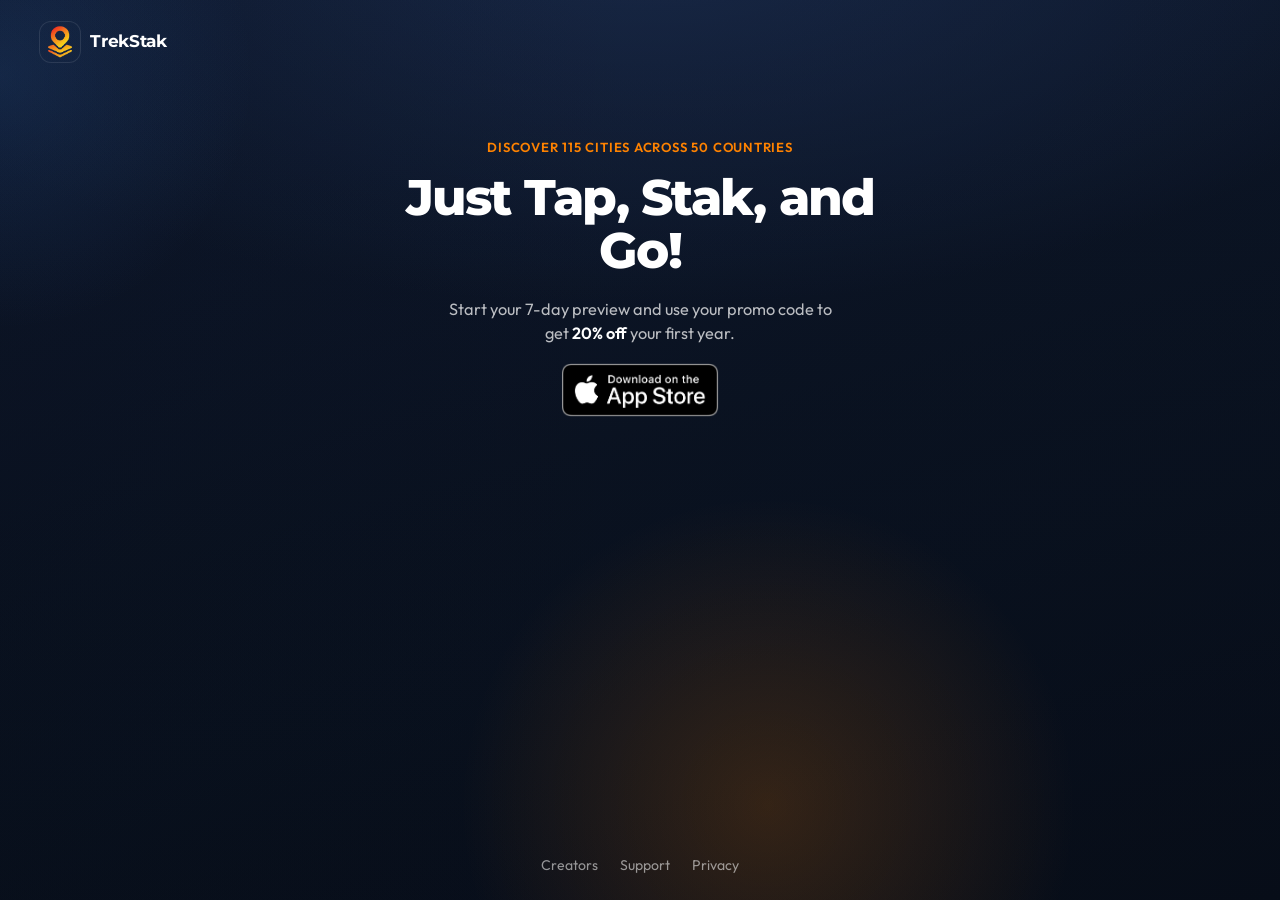
==== commit c71e4ab7: "Add files via upload" ====
--- a/index.html
+++ b/index.html
@@ -4,9 +4,9 @@
   <meta charset="UTF-8" />
   <meta name="viewport" content="width=device-width, initial-scale=1" />
   <title>Get TrekStak</title>
-  <meta name="description" content="Download TrekStak on iPhone. Use your creator promo code for 20% off the annual plan." />
-  <meta property="og:title" content="Get TrekStak" />
-  <meta property="og:description" content="City guides, self-guided walks, and travel tools — download on iPhone." />
+  <meta name="description" content="Just Tap, Stak, and Go! Discover 115 cities across 50 countries. Start a 7-day preview, then use your promo code for 20% off annual." />
+  <meta property="og:title" content="Get TrekStak — Just Tap, Stak, and Go!" />
+  <meta property="og:description" content="Discover 115 cities across 50 countries. Start a 7-day preview on iPhone." />
   <meta name="theme-color" content="#0b1424" />
   <link rel="preconnect" href="https://fonts.googleapis.com" />
   <link rel="preconnect" href="https://fonts.gstatic.com" crossorigin />
@@ -16,12 +16,10 @@
 <body>
   <div class="page">
     <div class="bg" aria-hidden="true">
-      <img
-        src="https://images.unsplash.com/photo-1488646953014-85cb44e25828?auto=format&fit=crop&w=1600&q=80"
-        alt=""
-      />
+      <div class="bg-base"></div>
       <div class="bg-shade"></div>
       <div class="bg-glow"></div>
+      <div class="bg-glow-secondary"></div>
     </div>
 
     <header class="top">
@@ -32,49 +30,35 @@
     </header>
 
     <main class="hero">
-      <p class="eyebrow">Travel smarter in 115+ cities</p>
-      <h1>Your city guide,<br />in your pocket.</h1>
-      <p class="lede">
-        Self-guided walks, neighborhoods, day trips, and local food picks — built for real trips.
+      <p class="eyebrow">Discover 115 cities across 50 countries</p>
+      <h1>Just Tap, Stak, and Go!</h1>
+
+      <div id="code-block" class="code-block is-empty" hidden>
+        <p id="code-heading" class="code-label">Your promo code</p>
+        <div class="code-row">
+          <p class="code-value" id="code-value" aria-live="polite"></p>
+          <button type="button" class="btn-copy" id="copy-code">Copy</button>
+        </div>
+      </div>
+
+      <p id="offer-line" class="offer-line">
+        Start your 7-day preview and use your promo code to get <strong>20% off</strong> your first year.
       </p>
 
-      <section class="panel" aria-labelledby="code-heading">
-        <div id="code-block" class="code-block is-empty" hidden>
-          <p id="code-heading" class="code-label">Your creator code</p>
-          <div class="code-row">
-            <p class="code-value" id="code-value" aria-live="polite"></p>
-            <button type="button" class="btn-copy" id="copy-code">Copy</button>
-          </div>
-          <p class="code-hint">
-            Save <strong>20% off</strong> the annual plan — enter this code in the app after you download.
-          </p>
-        </div>
-
-        <div id="no-code-block" class="no-code">
-          <p>Have a creator code? Enter it in TrekStak after download for <strong>20% off</strong> annual.</p>
-        </div>
-
-        <a
-          class="btn-store"
-          id="app-store-link"
-          href="https://apps.apple.com/app/trekstak/id6758947030"
-          rel="noopener noreferrer"
-        >
-          <img
-            class="app-store-badge"
-            src="apple-badge-black.png"
-            width="158"
-            height="54"
-            alt="Download on the App Store"
-          />
-        </a>
-
-        <ol class="steps">
-          <li><span>1</span> Download TrekStak</li>
-          <li><span>2</span> Enter your code in the app</li>
-          <li><span>3</span> Unlock 20% off annual</li>
-        </ol>
-      </section>
+      <a
+        class="btn-store"
+        id="app-store-link"
+        href="https://apps.apple.com/app/trekstak/id6758947030"
+        rel="noopener noreferrer"
+      >
+        <img
+          class="app-store-badge"
+          src="apple-badge-black.png"
+          width="158"
+          height="54"
+          alt="Download on the App Store"
+        />
+      </a>
     </main>
 
     <footer class="foot">
--- a/styles.css
+++ b/styles.css
@@ -51,30 +51,40 @@
   position: absolute;
   inset: 0;
   z-index: 0;
-}
-
-.bg img {
-  width: 100%;
-  height: 100%;
-  object-fit: cover;
-  object-position: center 35%;
-  transform: scale(1.04);
-}
-
-.bg-shade {
+  overflow: hidden;
+}
+
+.bg-base {
   position: absolute;
   inset: 0;
   background:
-    linear-gradient(180deg, rgba(11, 20, 36, 0.55) 0%, rgba(11, 20, 36, 0.78) 48%, rgba(11, 20, 36, 0.94) 100%),
-    linear-gradient(90deg, rgba(11, 20, 36, 0.55) 0%, transparent 55%);
+    radial-gradient(120% 80% at 50% -10%, #1b2d4f 0%, transparent 55%),
+    linear-gradient(165deg, #101b33 0%, #0b1424 48%, #070d18 100%);
+}
+
+.bg-shade {
+  position: absolute;
+  inset: 0;
+  background:
+    linear-gradient(180deg, rgba(7, 13, 24, 0.15) 0%, rgba(7, 13, 24, 0.35) 100%),
+    linear-gradient(90deg, rgba(7, 13, 24, 0.2) 0%, transparent 50%);
 }
 
 .bg-glow {
   position: absolute;
-  inset: auto -10% -20% auto;
-  width: min(34rem, 90vw);
-  height: min(34rem, 90vw);
-  background: radial-gradient(circle, rgba(254, 130, 0, 0.22), transparent 68%);
+  inset: auto -15% -25% 35%;
+  width: min(40rem, 95vw);
+  height: min(40rem, 95vw);
+  background: radial-gradient(circle, rgba(254, 130, 0, 0.18), transparent 68%);
+  pointer-events: none;
+}
+
+.bg-glow-secondary {
+  position: absolute;
+  inset: -20% auto auto -20%;
+  width: min(32rem, 80vw);
+  height: min(32rem, 80vw);
+  background: radial-gradient(circle, rgba(56, 120, 210, 0.16), transparent 70%);
   pointer-events: none;
 }
 
@@ -113,7 +123,7 @@
 .hero {
   max-width: 28rem;
   margin: clamp(1.5rem, 8vh, 4rem) auto 0;
-  text-align: left;
+  text-align: center;
 }
 
 .eyebrow {
@@ -126,7 +136,7 @@
 }
 
 h1 {
-  margin: 0 0 0.85rem;
+  margin: 0 0 1.25rem;
   font-family: var(--font-display);
   font-size: clamp(2.15rem, 7vw, 3rem);
   line-height: 1.05;
@@ -134,27 +144,25 @@
   font-weight: 800;
 }
 
-.lede {
-  margin: 0 0 1.5rem;
-  color: var(--muted);
-  font-size: 1.05rem;
-  max-width: 24rem;
-}
-
-.panel {
+.code-block {
+  margin: 0 auto 1rem;
+  max-width: 22rem;
+  padding: 0.85rem 1rem;
   border: 1px solid var(--line);
   background: var(--panel);
-  backdrop-filter: blur(16px);
-  -webkit-backdrop-filter: blur(16px);
-  border-radius: var(--radius);
-  padding: 1.15rem 1.15rem 1.2rem;
-  box-shadow: 0 18px 50px rgba(0, 0, 0, 0.28);
-}
-
-.code-block.is-empty { display: none; }
+  backdrop-filter: blur(14px);
+  -webkit-backdrop-filter: blur(14px);
+  border-radius: 1rem;
+  text-align: left;
+}
+
+.code-block.is-empty,
+.code-block[hidden] {
+  display: none;
+}
 
 .code-label {
-  margin: 0 0 0.45rem;
+  margin: 0 0 0.4rem;
   font-size: 0.78rem;
   font-weight: 600;
   letter-spacing: 0.05em;
@@ -166,7 +174,6 @@
   display: flex;
   align-items: center;
   gap: 0.65rem;
-  margin-bottom: 0.65rem;
 }
 
 .code-value {
@@ -198,27 +205,22 @@
   border-color: rgba(255, 255, 255, 0.28);
 }
 
-.code-hint,
-.no-code p {
-  margin: 0 0 1rem;
+.offer-line {
+  margin: 0 auto 1.1rem;
   color: var(--muted);
-  font-size: 0.95rem;
-}
-
-.code-hint strong,
-.no-code strong {
-  color: var(--ink);
-  font-weight: 600;
-}
-
-.no-code[hidden] { display: none; }
+  font-size: 1.02rem;
+  max-width: 24rem;
+}
+
+.offer-line strong {
+  color: var(--ink);
+  font-weight: 600;
+}
 
 .btn-store {
-  display: flex;
-  justify-content: center;
-  align-items: center;
-  width: 100%;
-  padding: 0.35rem 0;
+  display: inline-flex;
+  align-items: center;
+  margin: 0 auto;
   transition: transform 0.18s ease, opacity 0.18s ease;
 }
 
@@ -232,35 +234,6 @@
   height: 54px;
   max-width: 100%;
   object-fit: contain;
-}
-
-.steps {
-  list-style: none;
-  margin: 1rem 0 0;
-  padding: 0.85rem 0 0;
-  border-top: 1px solid var(--line);
-  display: grid;
-  gap: 0.55rem;
-}
-
-.steps li {
-  display: flex;
-  align-items: center;
-  gap: 0.65rem;
-  color: var(--muted);
-  font-size: 0.92rem;
-}
-
-.steps span {
-  display: inline-grid;
-  place-items: center;
-  width: 1.35rem;
-  height: 1.35rem;
-  border-radius: 999px;
-  background: rgba(254, 130, 0, 0.16);
-  color: var(--orange);
-  font-size: 0.75rem;
-  font-weight: 700;
 }
 
 .foot {
@@ -294,8 +267,10 @@
 
 @media (min-width: 720px) {
   .hero {
-    max-width: 32rem;
-    margin-left: clamp(1rem, 8vw, 6rem);
-    margin-right: auto;
+    max-width: 34rem;
   }
-}
+
+  h1 {
+    font-size: clamp(2.4rem, 4vw, 3.15rem);
+  }
+}
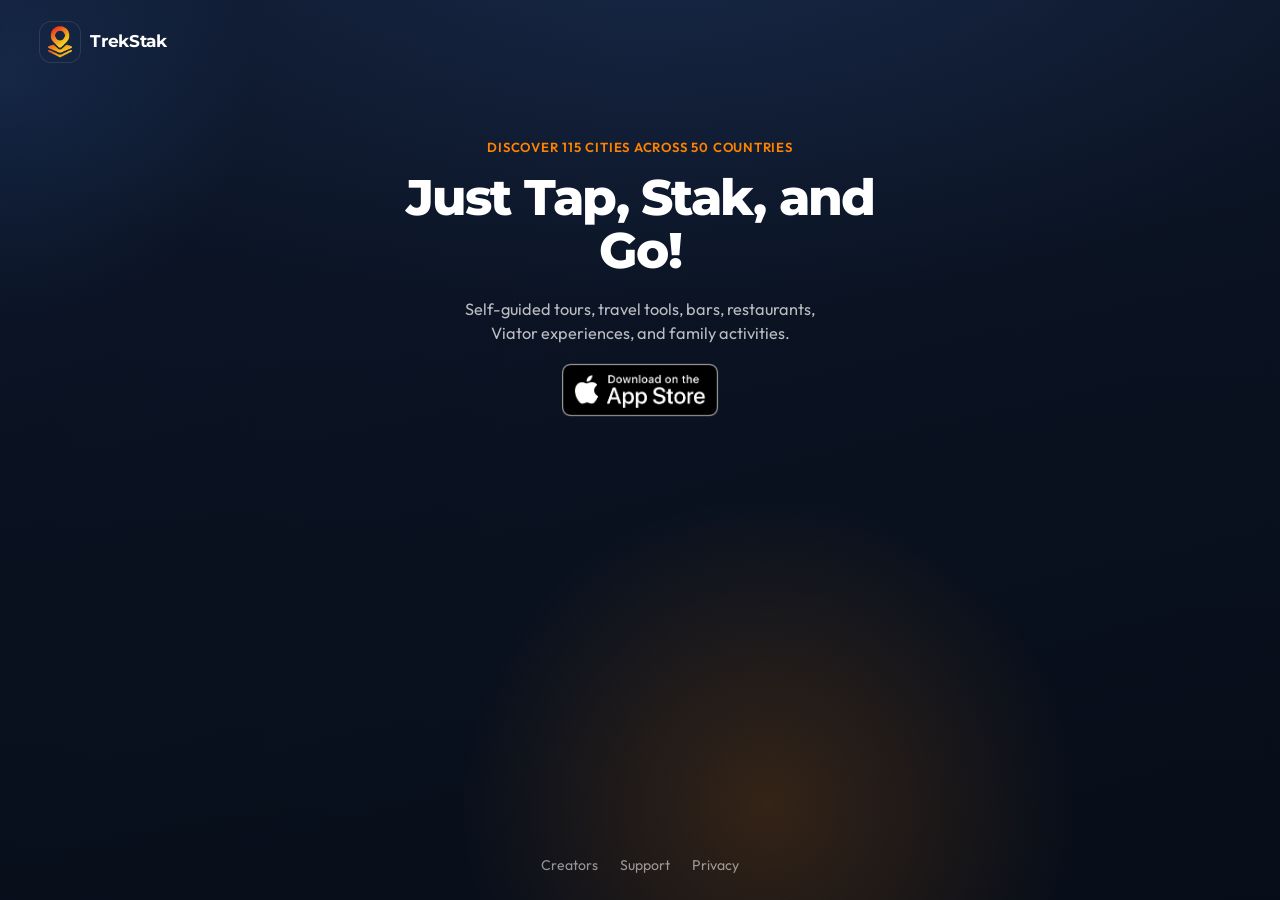
==== commit a2da4038: "Add files via upload" ====
--- a/index.html
+++ b/index.html
@@ -3,10 +3,10 @@
 <head>
   <meta charset="UTF-8" />
   <meta name="viewport" content="width=device-width, initial-scale=1" />
-  <title>Get TrekStak</title>
-  <meta name="description" content="Just Tap, Stak, and Go! Discover 115 cities across 50 countries. Start a 7-day preview, then use your promo code for 20% off annual." />
-  <meta property="og:title" content="Get TrekStak — Just Tap, Stak, and Go!" />
-  <meta property="og:description" content="Discover 115 cities across 50 countries. Start a 7-day preview on iPhone." />
+  <title>TrekStak — Just Tap, Stak, and Go!</title>
+  <meta name="description" content="TrekStak: discover 115 cities across 50 countries. Self-guided tours, travel tools, bars, restaurants, Viator experiences, and family activities." />
+  <meta property="og:title" content="TrekStak — Just Tap, Stak, and Go!" />
+  <meta property="og:description" content="Discover 115 cities across 50 countries. Self-guided tours, travel tools, and more." />
   <meta name="theme-color" content="#0b1424" />
   <link rel="preconnect" href="https://fonts.googleapis.com" />
   <link rel="preconnect" href="https://fonts.gstatic.com" crossorigin />
@@ -23,7 +23,7 @@
     </div>
 
     <header class="top">
-      <a class="brand" href="https://trekstakapp.com" rel="noopener">
+      <a class="brand" href="#top" id="top">
         <img class="brand-logo" src="finallogo%20.png" width="40" height="40" alt="" />
         <span>TrekStak</span>
       </a>
@@ -42,7 +42,7 @@
       </div>
 
       <p id="offer-line" class="offer-line">
-        Start your 7-day preview and use your promo code to get <strong>20% off</strong> your first year.
+        Self-guided tours, travel tools, bars, restaurants, Viator experiences, and family activities.
       </p>
 
       <a
